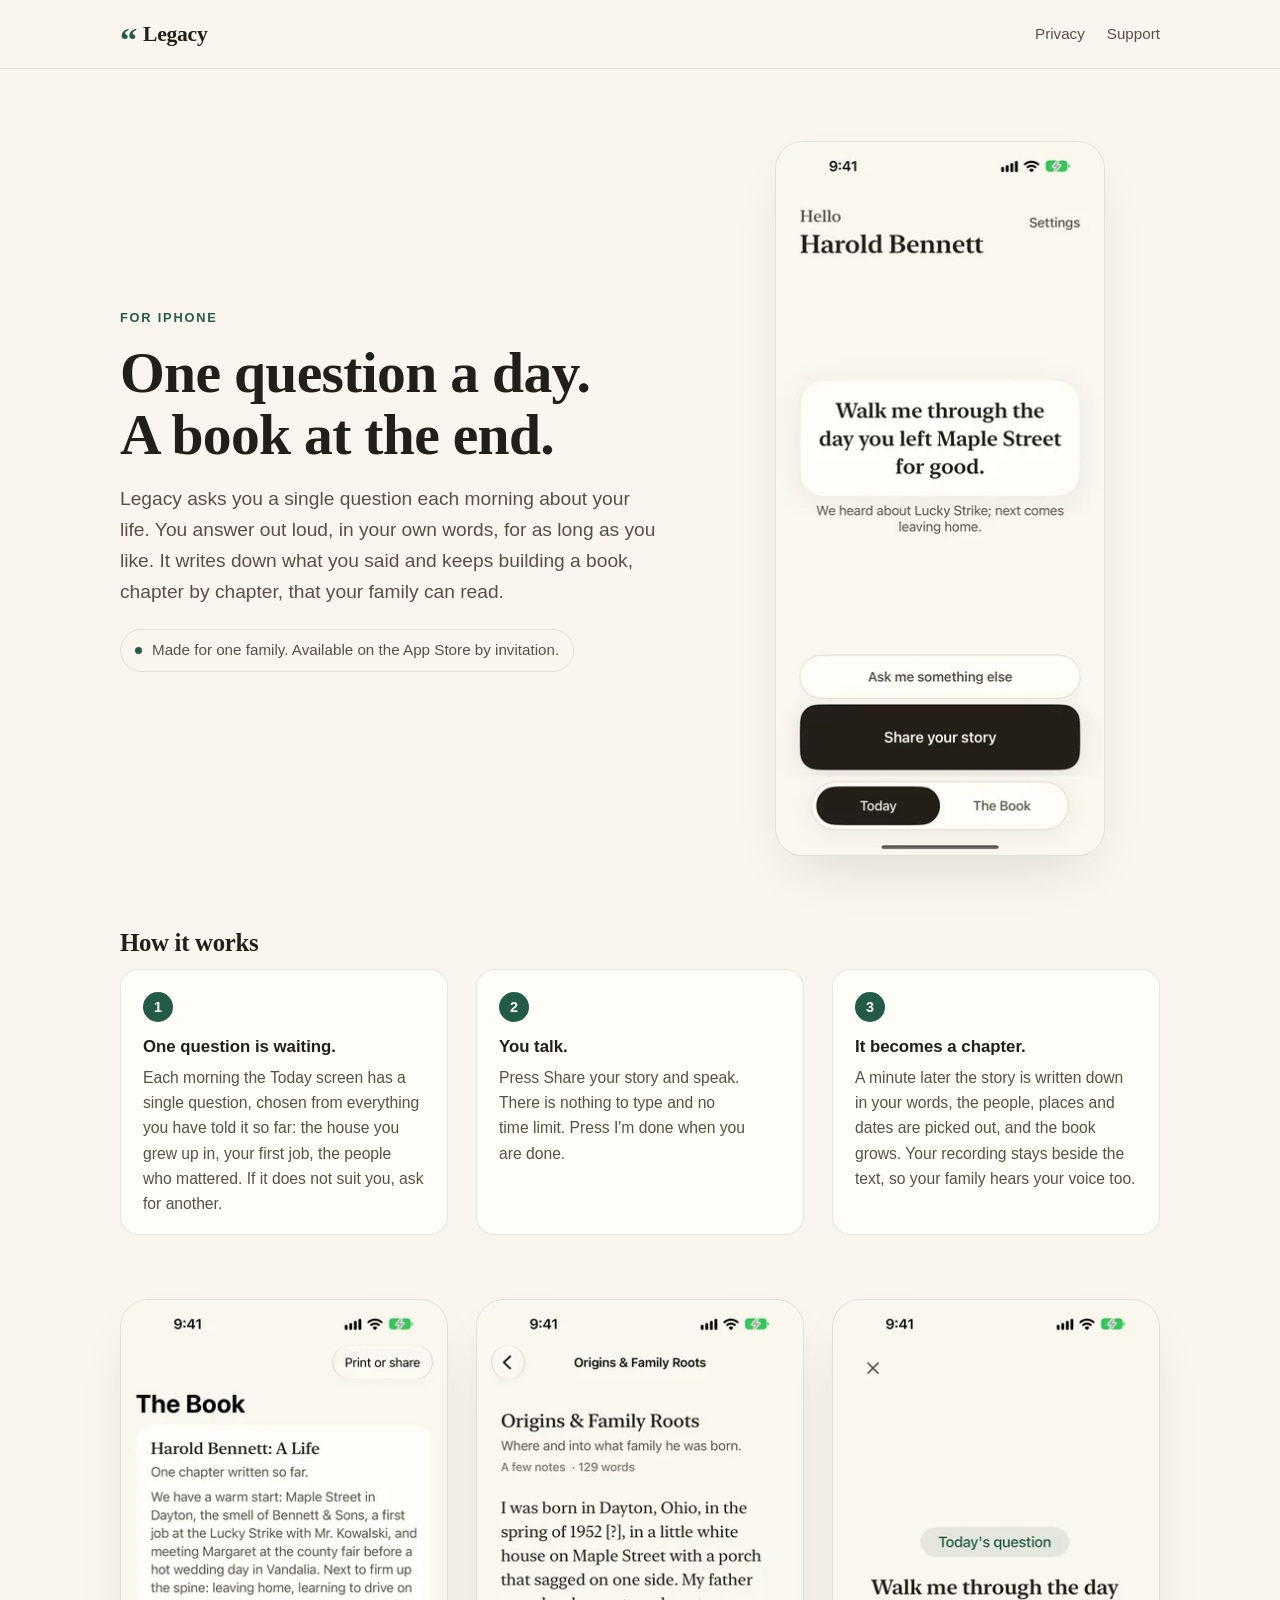
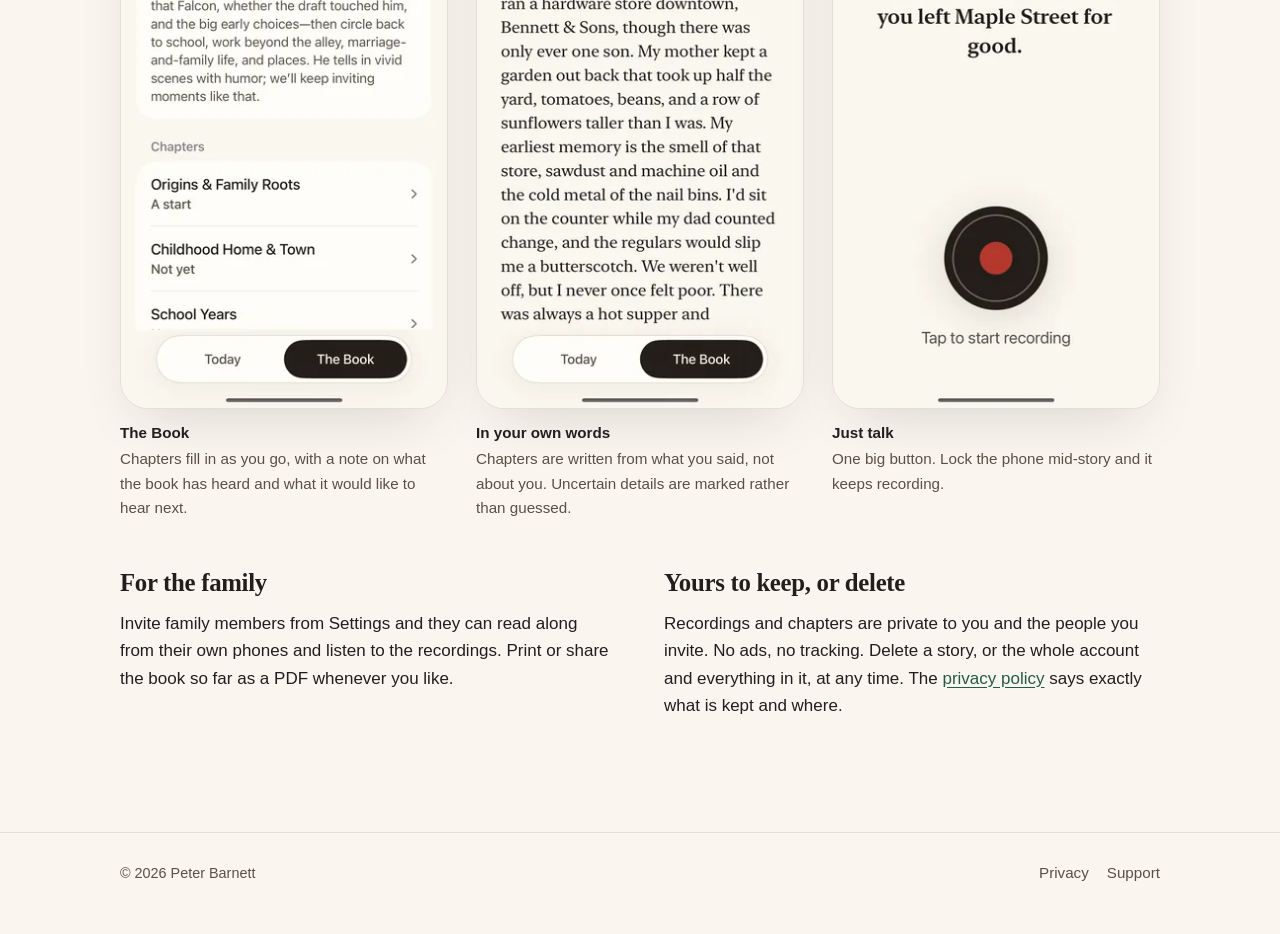
==== index.html @ 7c63eda4 "Legacy site: landing page, privacy policy and support Three hand-written pages in the app's own pale" ====
<!doctype html>
<html lang="en">
<head>
<meta charset="utf-8">
<meta name="viewport" content="width=device-width,initial-scale=1">
<title>Legacy — one question a day, a book at the end</title>
<meta name="description" content="Legacy asks you one question a day about your life. You answer out loud; it writes it down and builds a book your family can read.">
<meta name="theme-color" content="#151310" media="(prefers-color-scheme: dark)">
<meta name="theme-color" content="#FAF6EF" media="(prefers-color-scheme: light)">
<meta property="og:title" content="Legacy">
<meta property="og:description" content="One question a day about your life, answered out loud, written into a book your family can read.">
<meta property="og:type" content="website">
<link rel="stylesheet" href="style.css">
</head>
<body>

<header class="site-head">
  <div class="wrap">
    <a class="wordmark" href="./"><span class="mark">&ldquo;</span>Legacy</a>
    <nav>
      <a href="privacy.html">Privacy</a>
      <a href="support.html">Support</a>
    </nav>
  </div>
</header>

<main>

  <div class="wrap hero">
    <div class="hero-grid">
      <div>
        <p class="eyebrow">FOR IPHONE</p>
        <h1>One question a day. A book at the end.</h1>
        <p class="lede">Legacy asks you a single question each morning about your life. You answer out loud, in your own words, for as long as you like. It writes down what you said and keeps building a book, chapter by chapter, that your family can read.</p>
        <p class="status"><span class="dot"></span>Made for one family. Available on the App Store by invitation.</p>
      </div>
      <picture>
        <source srcset="shots/today.webp 1x, shots/today@2x.webp 2x" type="image/webp">
        <img class="shot" src="shots/today.webp" width="330" height="717" alt="The Today screen: a single question, 'Walk me through the day you left Maple Street for good', above a Share your story button.">
      </picture>
    </div>
  </div>

  <section class="wrap steps">
    <h2>How it works</h2>
    <ol>
      <li><b>One question is waiting.</b><p>Each morning the Today screen has a single question, chosen from everything you have told it so far: the house you grew up in, your first job, the people who mattered. If it does not suit you, ask for another.</p></li>
      <li><b>You talk.</b><p>Press Share your story and speak. There is nothing to type and no time limit. Press I'm done when you are done.</p></li>
      <li><b>It becomes a chapter.</b><p>A minute later the story is written down in your words, the people, places and dates are picked out, and the book grows. Your recording stays beside the text, so your family hears your voice too.</p></li>
    </ol>
  </section>

  <section class="wrap gallery">
    <div class="gallery-grid">
      <figure>
        <picture>
          <source srcset="shots/book.webp 1x, shots/book@2x.webp 2x" type="image/webp">
          <img class="shot" src="shots/book.webp" width="330" height="717" alt="The Book screen: a short note on the story so far and a list of chapters.">
        </picture>
        <figcaption><b>The Book</b>Chapters fill in as you go, with a note on what the book has heard and what it would like to hear next.</figcaption>
      </figure>
      <figure>
        <picture>
          <source srcset="shots/chapter.webp 1x, shots/chapter@2x.webp 2x" type="image/webp">
          <img class="shot" src="shots/chapter.webp" width="330" height="717" alt="A chapter, Origins and Family Roots, written in the first person from a recorded answer.">
        </picture>
        <figcaption><b>In your own words</b>Chapters are written from what you said, not about you. Uncertain details are marked rather than guessed.</figcaption>
      </figure>
      <figure>
        <picture>
          <source srcset="shots/recording.webp 1x, shots/recording@2x.webp 2x" type="image/webp">
          <img class="shot" src="shots/recording.webp" width="330" height="717" alt="The recording screen: today's question above a large record button.">
        </picture>
        <figcaption><b>Just talk</b>One big button. Lock the phone mid-story and it keeps recording.</figcaption>
      </figure>
    </div>
  </section>

  <section class="wrap two">
    <div>
      <h2>For the family</h2>
      <p>Invite family members from Settings and they can read along from their own phones and listen to the recordings. Print or share the book so far as a PDF whenever you like.</p>
    </div>
    <div>
      <h2>Yours to keep, or delete</h2>
      <p>Recordings and chapters are private to you and the people you invite. No ads, no tracking. Delete a story, or the whole account and everything in it, at any time. The <a href="privacy.html">privacy policy</a> says exactly what is kept and where.</p>
    </div>
  </section>

</main>

<footer class="site-foot">
  <div class="wrap">
    <span>&copy; 2026 Peter Barnett</span>
    <nav>
      <a href="privacy.html">Privacy</a>
      <a href="support.html">Support</a>
    </nav>
  </div>
</footer>

</body>
</html>
---- style.css ----
/* Legacy — site styles. Hand-written, no framework, no external requests.
   Colours are the app's own (LegacySwift/Theme/AppColors.swift): cream paper, ink, and the
   green of the quotation mark on the icon, so someone arriving from the App Store listing
   recognises the product. Both colour schemes, both widths. */

:root {
  --bg: #FAF6EF;
  --surface: #FFFDF8;
  --fg: #221E19;
  --muted: #575047;
  --accent: #245B47;
  --line: rgba(34, 30, 25, 0.10);
  --shot-shadow: rgba(34, 30, 25, 0.18);
}
@media (prefers-color-scheme: dark) {
  :root {
    --bg: #151310;
    --surface: #201C17;
    --fg: #F2EBE0;
    --muted: #BCB1A2;
    --accent: #4E8B70;
    --line: rgba(242, 235, 224, 0.10);
    --shot-shadow: rgba(0, 0, 0, 0.6);
  }
}

* { box-sizing: border-box; }
html { scroll-behavior: smooth; }
@media (prefers-reduced-motion: reduce) { html { scroll-behavior: auto; } }

body {
  margin: 0;
  background: var(--bg);
  color: var(--fg);
  font: 17px/1.6 -apple-system, BlinkMacSystemFont, "SF Pro Text", "Helvetica Neue", Helvetica, Arial, sans-serif;
  -webkit-font-smoothing: antialiased;
  text-rendering: optimizeLegibility;
}
h1, h2, .wordmark, .hero h1 {
  font-family: "Iowan Old Style", "Palatino Linotype", Palatino, "Book Antiqua", Georgia, "Times New Roman", serif;
  letter-spacing: -0.012em;
}

.wrap { width: min(100% - 32px, 1040px); margin-inline: auto; }
.narrow { max-width: 42rem; }

a { color: var(--accent); text-underline-offset: 3px; }
a:focus-visible { outline: 2px solid var(--accent); outline-offset: 3px; border-radius: 3px; }

/* Header and footer */
.site-head { border-bottom: 1px solid var(--line); }
.site-head .wrap { display: flex; align-items: center; height: 68px; gap: 24px; }
.wordmark {
  color: var(--fg); text-decoration: none; font-size: 1.35rem; font-weight: 700;
  display: inline-flex; align-items: baseline; gap: 6px;
}
.wordmark .mark { color: var(--accent); font-size: 1.6em; line-height: 0; position: relative; top: .3em; }
.site-head nav { margin-left: auto; display: flex; gap: 22px; }
.site-head nav a, .site-foot nav a { color: var(--muted); text-decoration: none; font-size: .95rem; }
.site-head nav a:hover, .site-foot nav a:hover { color: var(--fg); }
.site-head nav a[aria-current="page"] { color: var(--fg); }

.site-foot { border-top: 1px solid var(--line); margin-top: 64px; padding: 28px 0 48px; color: var(--muted); font-size: .9rem; }
.site-foot .wrap { display: flex; flex-wrap: wrap; gap: 16px 24px; align-items: center; }
.site-foot nav { margin-left: auto; display: flex; gap: 18px; }

/* Landing */
.hero { padding-block: 72px 16px; }
.hero-grid { display: grid; gap: 48px; align-items: center; }
@media (min-width: 860px) { .hero-grid { grid-template-columns: 1.1fr .9fr; gap: 64px; } }
.hero-grid > * { min-width: 0; }
.eyebrow { color: var(--accent); font-size: .8rem; font-weight: 700; letter-spacing: .14em; margin: 0 0 14px; }
.hero h1 { font-size: clamp(2.2rem, 5.2vw, 3.6rem); line-height: 1.08; margin: 0 0 18px; font-weight: 700; text-wrap: balance; }
.hero .lede { font-size: 1.2rem; color: var(--muted); margin: 0 0 22px; max-width: 34rem; text-wrap: pretty; }
.status { display: inline-flex; align-items: center; gap: 10px; color: var(--muted); font-size: .95rem; border: 1px solid var(--line); border-radius: 999px; padding: 8px 14px; }
.status .dot { width: 7px; height: 7px; border-radius: 50%; background: var(--accent); }

.shot { display: block; width: 100%; height: auto; border-radius: 28px; box-shadow: 0 24px 60px -24px var(--shot-shadow); border: 1px solid var(--line); }
.hero .shot { max-width: 330px; margin-inline: auto; }

.steps { padding-block: 56px 8px; }
.steps ol { list-style: none; counter-reset: step; padding: 0; margin: 0; display: grid; gap: 22px; }
@media (min-width: 720px) { .steps ol { grid-template-columns: repeat(3, 1fr); gap: 28px; } }
.steps li { counter-increment: step; background: var(--surface); border: 1px solid var(--line); border-radius: 18px; padding: 22px 22px 18px; }
.steps li::before { content: counter(step); display: inline-grid; place-items: center; width: 30px; height: 30px; border-radius: 50%; background: var(--accent); color: #fff; font-weight: 700; font-size: .9rem; margin-bottom: 12px; }
.steps b { display: block; font-size: 1.05rem; margin-bottom: 4px; }
.steps p { margin: 0; color: var(--muted); font-size: .98rem; }

.gallery { padding-block: 56px 16px; }
.gallery-grid { display: grid; gap: 28px; }
@media (min-width: 720px) { .gallery-grid { grid-template-columns: repeat(3, 1fr); } }
.gallery figure { margin: 0; }
.gallery figcaption { margin-top: 12px; color: var(--muted); font-size: .95rem; }
.gallery figcaption b { display: block; color: var(--fg); font-weight: 650; margin-bottom: 2px; }

section { padding: 32px 0; }
h2 { font-size: 1.55rem; line-height: 1.2; margin: 0 0 12px; font-weight: 700; }
h3 { font-size: 1.02rem; font-weight: 650; margin: 0 0 4px; }
p { margin: 0 0 1.1rem; text-wrap: pretty; }
.two { display: grid; gap: 28px; }
@media (min-width: 720px) { .two { grid-template-columns: 1fr 1fr; gap: 48px; } }

/* Documents: privacy and support */
.doc { padding-top: 48px; }
.doc h1 { font-size: 2.3rem; margin: 0 0 12px; }
.doc .lede { font-size: 1.15rem; color: var(--muted); margin-bottom: 8px; }
.doc .updated { color: var(--muted); font-size: .9rem; margin-bottom: 28px; }
.doc h2 { font-size: 1.3rem; margin-top: 36px; }
.doc ul { padding-left: 1.2rem; }
.doc li { margin-bottom: .5rem; }
.summary { background: var(--surface); border: 1px solid var(--line); border-radius: 18px; padding: 20px 24px 8px; margin: 8px 0 20px; }
.summary h2 { margin-top: 0; font-size: 1.1rem; }
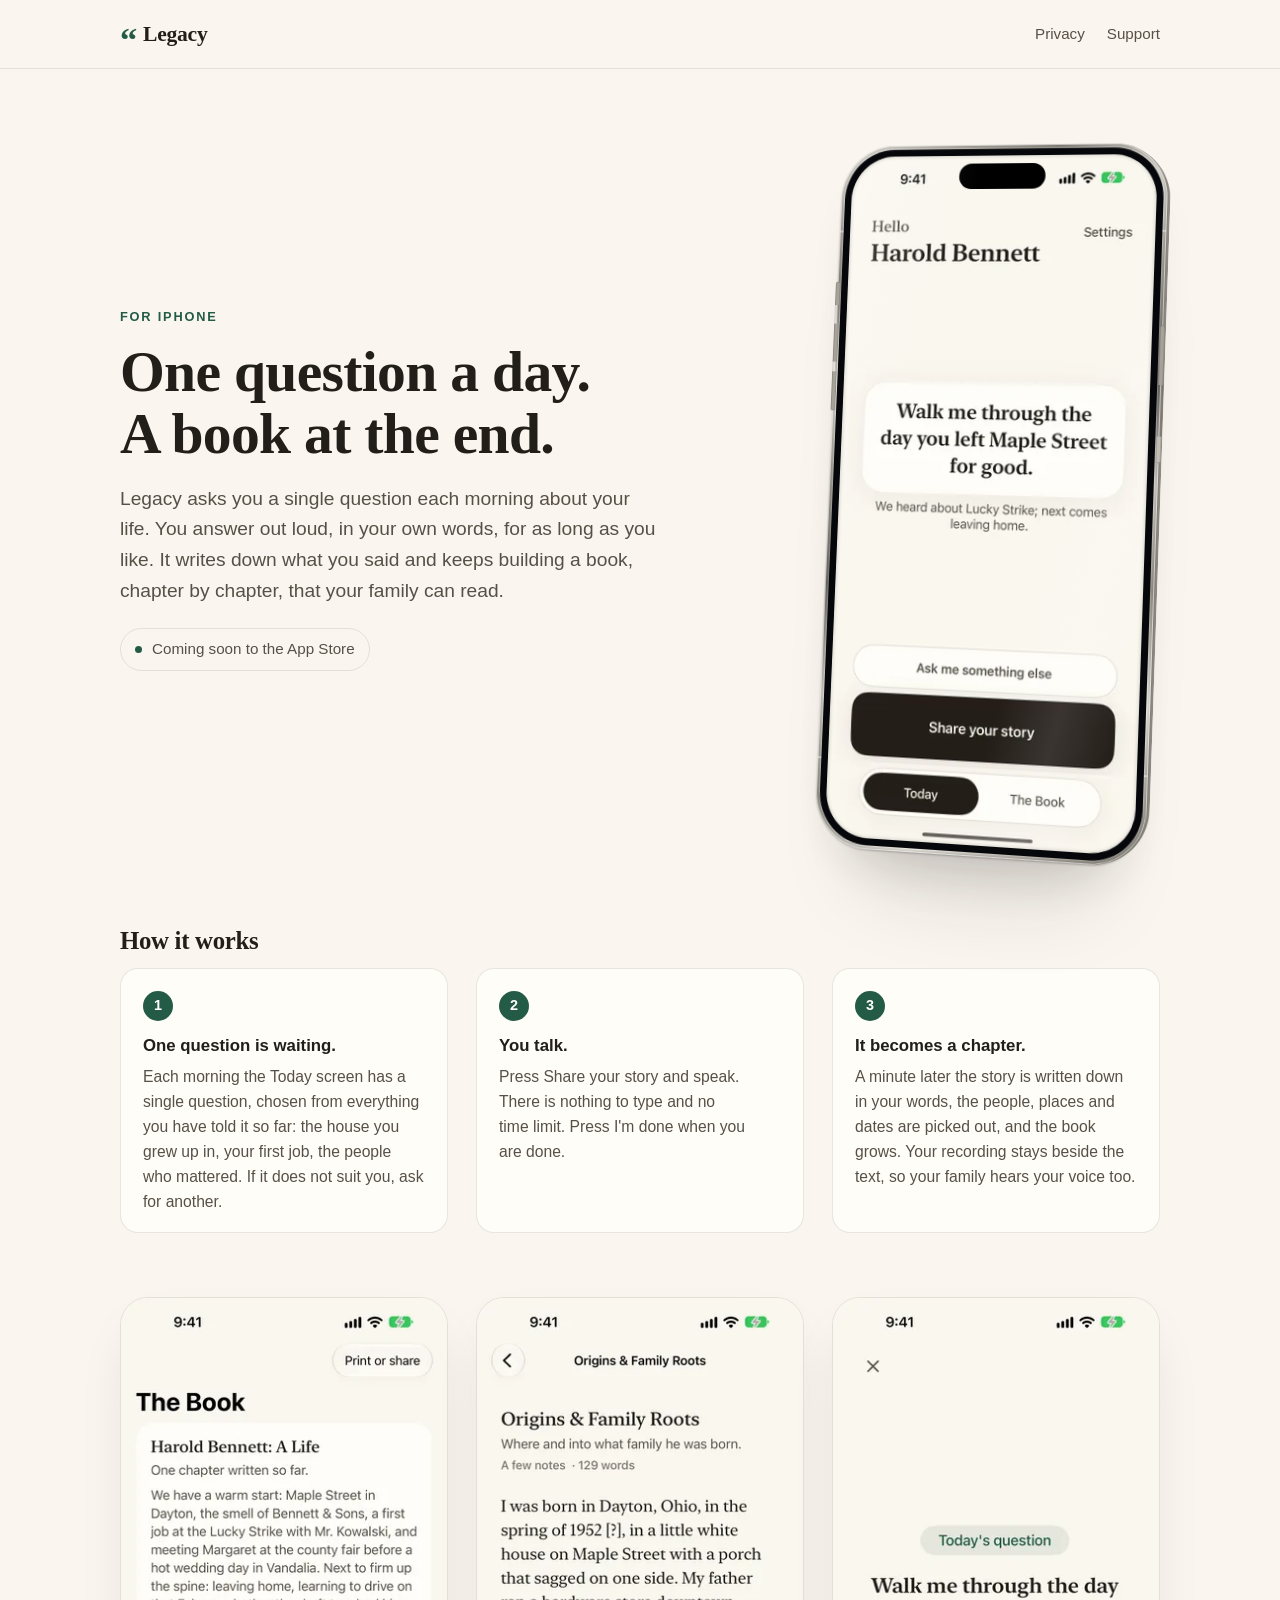
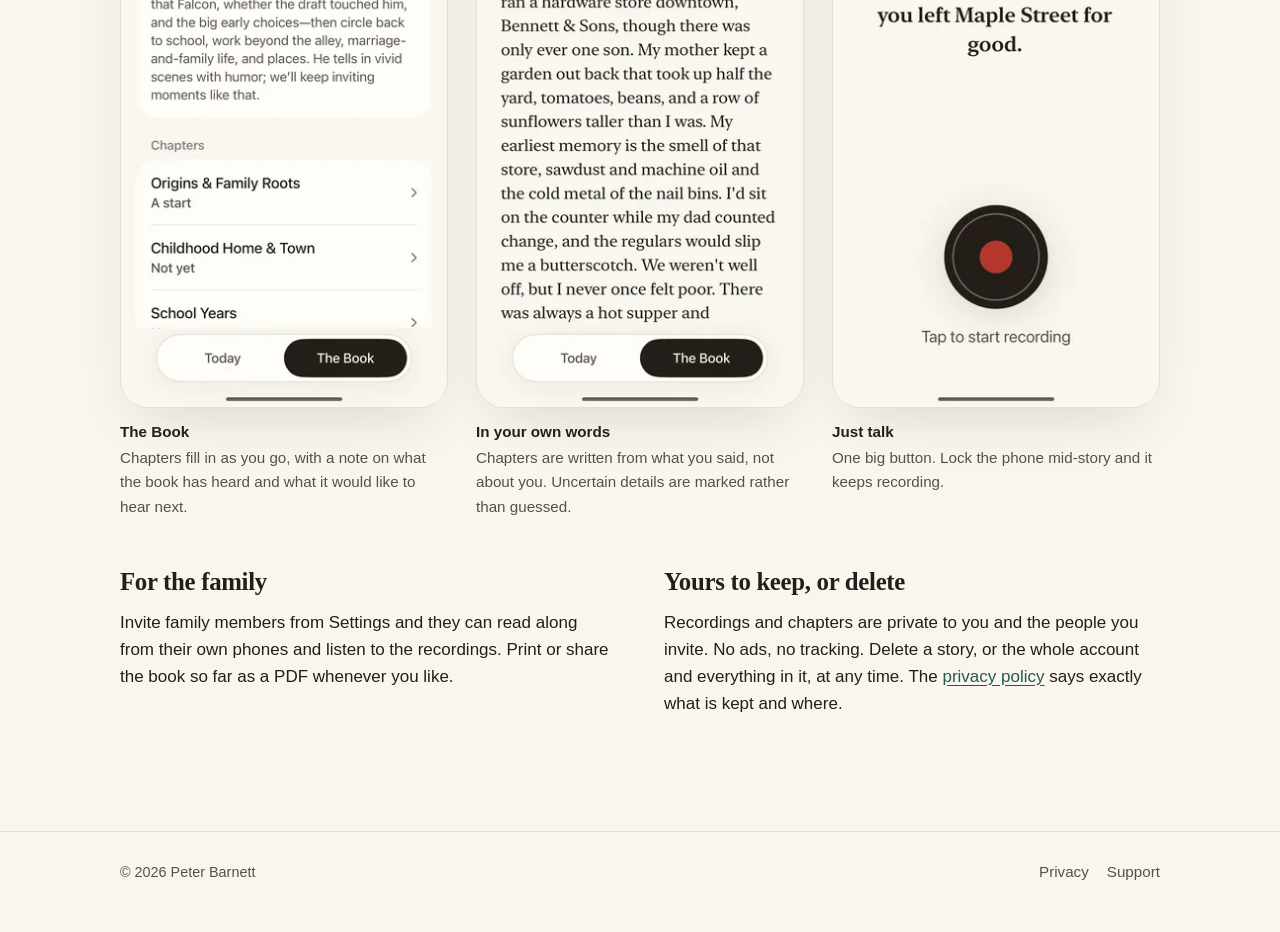
==== commit 1bd7db03: "Hero screenshot in a drawn iPhone; status line now "Coming soon" The hero shot sits in the same CSS-" ====
--- a/index.html
+++ b/index.html
@@ -32,12 +32,30 @@
         <p class="eyebrow">FOR IPHONE</p>
         <h1>One question a day. A book at the end.</h1>
         <p class="lede">Legacy asks you a single question each morning about your life. You answer out loud, in your own words, for as long as you like. It writes down what you said and keeps building a book, chapter by chapter, that your family can read.</p>
-        <p class="status"><span class="dot"></span>Made for one family. Available on the App Store by invitation.</p>
+        <p class="status"><span class="dot"></span>Coming soon to the App Store</p>
       </div>
-      <picture>
-        <source srcset="shots/today.webp 1x, shots/today@2x.webp 2x" type="image/webp">
-        <img class="shot" src="shots/today.webp" width="330" height="717" alt="The Today screen: a single question, 'Walk me through the day you left Maple Street for good', above a Share your story button.">
-      </picture>
+      <!-- The phone is drawn in CSS, not photographed. The four stacked edges give the body a
+           side wall once it turns; without them the tilt shows a hollow. -->
+      <div class="phone near-left">
+        <div class="phone-body">
+          <span class="phone-edge" style="--z:.25"></span>
+          <span class="phone-edge" style="--z:.5"></span>
+          <span class="phone-edge" style="--z:.75"></span>
+          <span class="phone-edge" style="--z:1"></span>
+          <span class="phone-keys"></span>
+          <span class="phone-power"></span>
+          <div class="phone-glass">
+            <div class="phone-screen">
+              <img src="shots/today.webp"
+                   srcset="shots/today.webp 1x, shots/today@2x.webp 2x"
+                   width="330" height="717" fetchpriority="high"
+                   alt="The Today screen: a single question, 'Walk me through the day you left Maple Street for good', above a Share your story button.">
+              <span class="phone-island"></span>
+              <span class="phone-glare"></span>
+            </div>
+          </div>
+        </div>
+      </div>
     </div>
   </div>
 
--- a/style.css
+++ b/style.css
@@ -67,7 +67,7 @@
 /* Landing */
 .hero { padding-block: 72px 16px; }
 .hero-grid { display: grid; gap: 48px; align-items: center; }
-@media (min-width: 860px) { .hero-grid { grid-template-columns: 1.1fr .9fr; gap: 64px; } }
+@media (min-width: 860px) { .hero-grid { grid-template-columns: 1fr 340px; gap: 72px; } }
 .hero-grid > * { min-width: 0; }
 .eyebrow { color: var(--accent); font-size: .8rem; font-weight: 700; letter-spacing: .14em; margin: 0 0 14px; }
 .hero h1 { font-size: clamp(2.2rem, 5.2vw, 3.6rem); line-height: 1.08; margin: 0 0 18px; font-weight: 700; text-wrap: balance; }
@@ -76,7 +76,170 @@
 .status .dot { width: 7px; height: 7px; border-radius: 50%; background: var(--accent); }
 
 .shot { display: block; width: 100%; height: auto; border-radius: 28px; box-shadow: 0 24px 60px -24px var(--shot-shadow); border: 1px solid var(--line); }
-.hero .shot { max-width: 330px; margin-inline: auto; }
+
+/* ---- The iPhone ------------------------------------------------------ */
+
+/* Drawn rather than photographed, the same construction as the Shred and Aura sites. A tilted
+ * render is a 300 KB image that fits one page width and one theme; this reflows, stays sharp at
+ * any density, and the screenshot inside is the app's own pixels at 2x, untouched.
+ *
+ * Every proportion is the iPhone Pro Max's, the device the captures came from. Across its width:
+ * a thin titanium rail, then black glass, then the display. The corner is anchored on the
+ * display, whose radius is near enough a seventh of its width; the layers outside add their own
+ * thickness to it. Getting that black border and that radius right is most of what makes this
+ * read as a phone rather than as a rounded rectangle.
+ *
+ * Default is straight on. Tilt is opt in through .near-left, named for the edge that ends up
+ * closest to the viewer. */
+.phone {
+  --ry: 0deg;                   /* turn */
+  --rx: 0deg;                   /* tip back */
+  --rz: 0deg;                   /* the hand is never quite level */
+  --depth: 0px;
+  --edge: none;                 /* the side wall only exists once it turns */
+  position: relative;
+  width: 100%;
+  max-width: 340px;
+  /* Long, like a product shot on a 100mm lens. A short perspective splays the near edge and reads
+     as a video game asset. */
+  perspective: 2400px;
+  perspective-origin: 50% 42%;
+}
+.phone.near-left { --ry: -15deg; --rx: 4deg; --rz: 1.2deg; --depth: 15px; --edge: block; }
+
+.phone-body {
+  position: relative;
+  padding: 1.29%;
+  border-radius: 16.2% / 7.77%;
+  transform-style: preserve-3d;
+  transform: rotateY(var(--ry)) rotateX(var(--rx)) rotateZ(var(--rz));
+  background:
+    /* The two antenna splits, on the rail and covered by the glass across the middle, which is
+       where they are on the real thing. */
+    linear-gradient(180deg, transparent 12.2%, rgba(255, 255, 255, 0.5) 12.2% 12.42%, transparent 12.42%),
+    linear-gradient(180deg, transparent 87.4%, rgba(255, 255, 255, 0.5) 87.4% 87.62%, transparent 87.62%),
+    /* Brushed titanium. Enough stops for two specular bands and a dark side; a three-stop gradient
+       looks like plastic. */
+    linear-gradient(147deg,
+      #F4F1EC 0%, #BCB8B0 7%, #8B877F 16%, #E2DED7 26%, #A5A19A 36%,
+      #6E6A64 48%, #CFCBC4 60%, #969289 71%, #E8E4DD 83%, #A9A59D 93%, #7A766E 100%);
+  box-shadow:
+    inset 0 0 0 1px rgba(255, 255, 255, 0.55),      /* the chamfer catching light */
+    inset 0 0 0 2.5px rgba(0, 0, 0, 0.10),          /* and turning away again */
+    0 1px 2px rgba(0, 0, 0, 0.24),
+    0 34px 56px -30px var(--shot-shadow),
+    0 80px 90px -56px var(--shot-shadow);
+}
+
+/* An iPhone corner is a superellipse, not a circular arc, and the difference shows up as the black
+   border looking fatter at 45 degrees than along the edges. Browsers that can draw one get the
+   real shape; the rest keep the arc. */
+@supports (corner-shape: squircle) {
+  .phone-body,
+  .phone-edge,
+  .phone-glass,
+  .phone-screen { corner-shape: squircle; }
+}
+
+/* Plates stacked behind the front face give the body a side wall when it turns. One plate alone
+   leaves a hollow you can see through. They switch off on a phone facing you, which has no visible
+   side: left on, they land in the front face's plane and, being later in the DOM, paint over the
+   rail. */
+.phone-edge {
+  display: var(--edge);
+  position: absolute;
+  inset: 0;
+  border-radius: inherit;
+  transform: translateZ(calc(var(--depth) * var(--z) * -1));
+  background: linear-gradient(90deg, #A29E95, #625F57 38%, #55524B 62%, #918D84);
+}
+
+/* The black border between the rail and the display. Leaving this out is the single thing that
+   makes a CSS phone look like a screenshot with rounded corners. */
+.phone-glass {
+  position: relative;
+  padding: 1.98%;
+  border-radius: 15.5% / 7.3%;
+  background: #06070B;
+  box-shadow: 0 0 0 0.5px rgba(255, 255, 255, 0.16),
+              inset 0 1px 1px rgba(255, 255, 255, 0.10);
+}
+
+.phone-screen {
+  position: relative;
+  overflow: hidden;
+  border-radius: 14.1% / 6.5%;
+  background: #000;
+}
+.phone-screen img { display: block; width: 100%; height: auto; }
+
+.phone-island {
+  position: absolute;
+  top: 1.15%;
+  left: 50%;
+  width: 28.4%;
+  aspect-ratio: 125 / 36;
+  transform: translateX(-50%);
+  border-radius: 999px;
+  background: #000;
+}
+
+/* One soft band across the glass at the angle the body is turned. Kept low: a convincing
+   reflection is one you have to look for. */
+.phone-glare {
+  position: absolute;
+  inset: 0;
+  border-radius: inherit;
+  pointer-events: none;
+  background: linear-gradient(104deg,
+    rgba(255, 255, 255, 0.26) 0%,
+    rgba(255, 255, 255, 0.08) 14%,
+    rgba(255, 255, 255, 0) 29%,
+    rgba(255, 255, 255, 0) 64%,
+    rgba(255, 255, 255, 0.10) 77%,
+    rgba(255, 255, 255, 0) 91%);
+  box-shadow: inset 0 0 4px rgba(0, 0, 0, 0.22);
+}
+
+/* Both key clusters are one element each, carved into buttons by hard gradient stops. */
+.phone-keys,
+.phone-power {
+  position: absolute;
+  width: 1.5%;
+  border-radius: 2px;
+  box-shadow: inset 0 0 0 0.5px rgba(0, 0, 0, 0.28);
+}
+.phone-keys {
+  left: -0.72%;
+  top: 19.6%;
+  height: 18.6%;
+  background: linear-gradient(180deg,
+    #A6A29A 0 18.3%, transparent 18.3% 32.3%,
+    #A6A29A 32.3% 62.4%, transparent 62.4% 69.9%,
+    #A6A29A 69.9% 100%);
+}
+.phone-power {
+  right: -0.72%;
+  top: 25.5%;
+  height: 19.1%;
+  background: linear-gradient(180deg,
+    #A6A29A 0 43.5%, transparent 43.5% 81.2%,
+    #C2BEB6 81.2% 100%);
+}
+
+/* The tilt is a flourish, and a flourish that costs legibility on a 390px screen is not worth
+   keeping, so toward the narrow end the phone straightens up. */
+@media (max-width: 859px) {
+  .phone { margin: 0 auto; }
+  .phone.near-left { --ry: -8deg; --rx: 3deg; --rz: 0.7deg; --depth: 10px; }
+}
+@media (max-width: 560px) {
+  .phone { max-width: 292px; }
+  .phone.near-left { --ry: -5deg; --rx: 2deg; --rz: 0.4deg; --depth: 7px; }
+}
+@media (prefers-reduced-motion: no-preference) {
+  .phone-body { transition: transform .6s ease; }
+}
 
 .steps { padding-block: 56px 8px; }
 .steps ol { list-style: none; counter-reset: step; padding: 0; margin: 0; display: grid; gap: 22px; }
